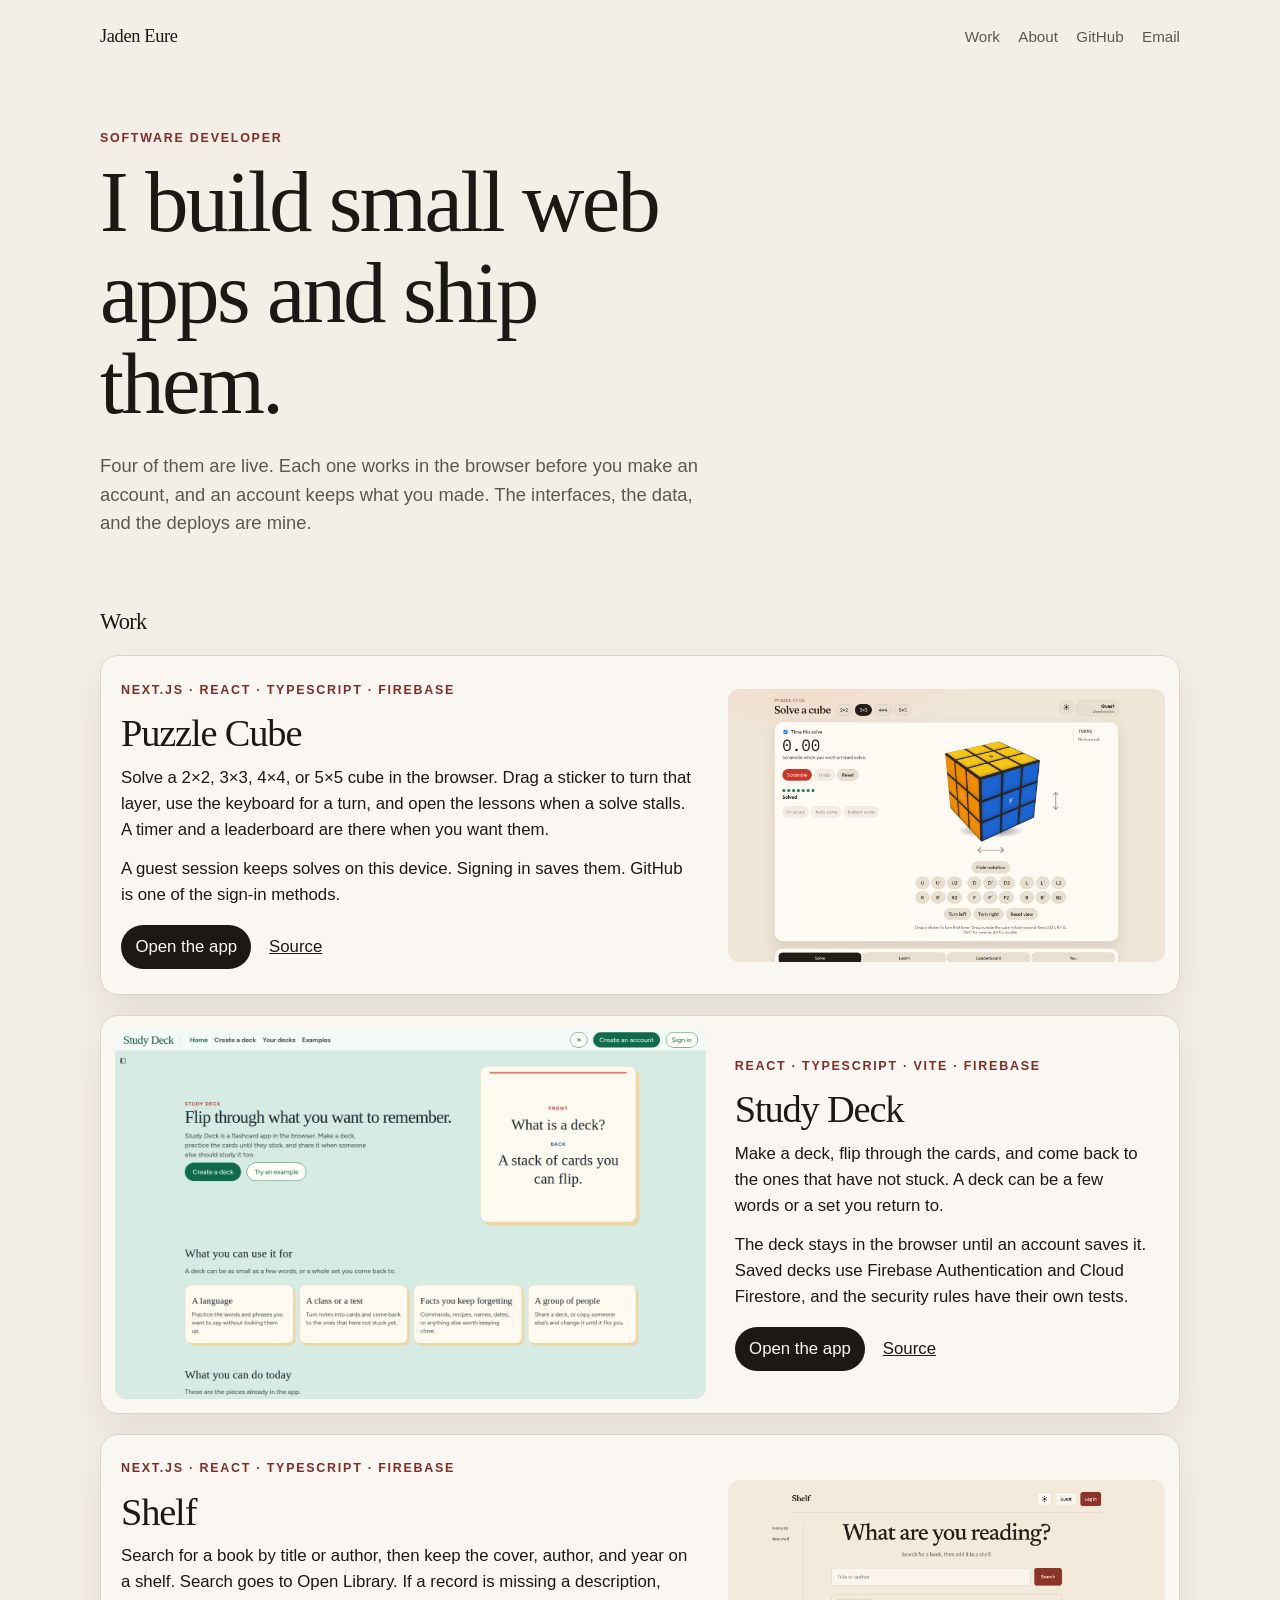
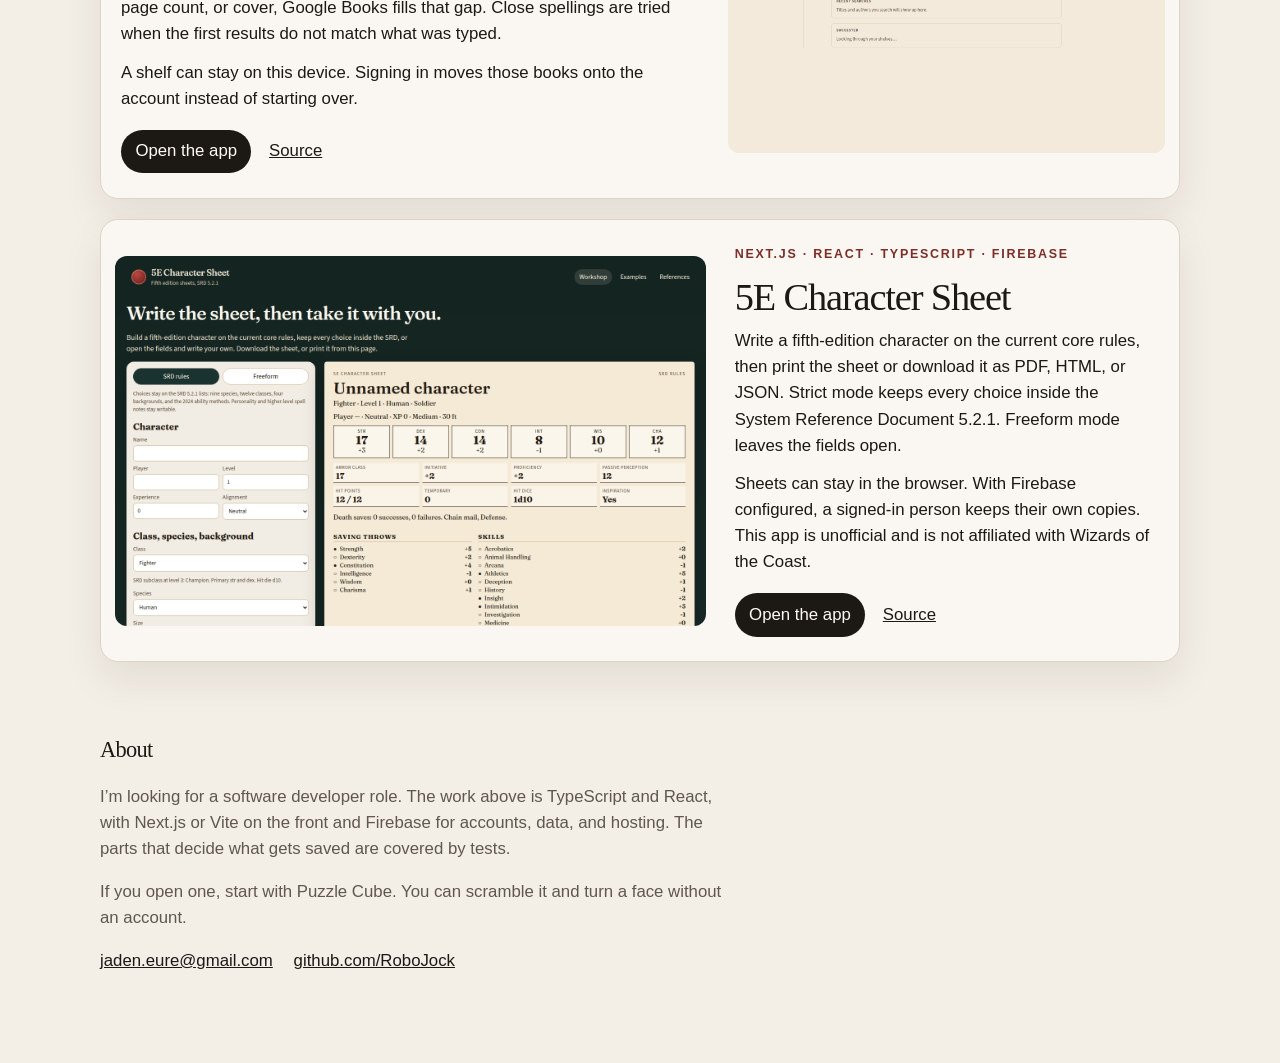
==== index.html @ f1cb0eb4 "Add a portfolio site for the four live apps." ====
<!DOCTYPE html>
<html lang="en">
<head>
  <meta charset="utf-8">
  <meta name="viewport" content="width=device-width, initial-scale=1">
  <title>Jaden Eure — Software developer</title>
  <meta name="description" content="Jaden Eure builds small web apps and ships them. Puzzle Cube, Study Deck, Shelf, and 5E Character Sheet are live.">
  <meta property="og:title" content="Jaden Eure — Software developer">
  <meta property="og:description" content="Four web apps, each live in the browser. Puzzle Cube, Study Deck, Shelf, and 5E Character Sheet.">
  <meta property="og:type" content="website">
  <meta property="og:image" content="images/cube.png">
  <link rel="icon" href="favicon.svg" type="image/svg+xml">
  <link rel="stylesheet" href="styles.css">
</head>
<body>
  <header class="site-header">
    <a class="name" href="#top">Jaden Eure</a>
    <nav aria-label="On this page">
      <a href="#work">Work</a>
      <a href="#about">About</a>
      <a href="https://github.com/RoboJock">GitHub</a>
      <a href="mailto:jaden.eure@gmail.com">Email</a>
    </nav>
  </header>

  <main id="top">
    <section class="intro">
      <p class="kicker">Software developer</p>
      <h1>I build small web apps and ship them.</h1>
      <p class="lede">Four of them are live. Each one works in the browser before you make an account, and an account keeps what you made. The interfaces, the data, and the deploys are mine.</p>
    </section>

    <section id="work" class="work" aria-labelledby="work-title">
      <h2 id="work-title">Work</h2>

      <article class="project">
        <a class="shot" href="https://faceturn-b3b7.web.app">
          <img src="images/cube.png" alt="Puzzle Cube, with a solved 3×3, a timer at 0.00, and turn buttons for each face.">
        </a>
        <div class="project-body">
          <p class="kicker">Next.js · React · TypeScript · Firebase</p>
          <h3>Puzzle Cube</h3>
          <p>Solve a 2×2, 3×3, 4×4, or 5×5 cube in the browser. Drag a sticker to turn that layer, use the keyboard for a turn, and open the lessons when a solve stalls. A timer and a leaderboard are there when you want them.</p>
          <p>A guest session keeps solves on this device. Signing in saves them. GitHub is one of the sign-in methods.</p>
          <div class="links">
            <a class="button" href="https://faceturn-b3b7.web.app">Open the app</a>
            <a href="https://github.com/RoboJock/face-turn">Source</a>
          </div>
        </div>
      </article>

      <article class="project">
        <a class="shot" href="https://flashcard-project-2ca2e.web.app">
          <img src="images/deck.png" alt="Study Deck home page, with a sample card that asks what a deck is and answers that it is a stack of cards you can flip.">
        </a>
        <div class="project-body">
          <p class="kicker">React · TypeScript · Vite · Firebase</p>
          <h3>Study Deck</h3>
          <p>Make a deck, flip through the cards, and come back to the ones that have not stuck. A deck can be a few words or a set you return to.</p>
          <p>The deck stays in the browser until an account saves it. Saved decks use Firebase Authentication and Cloud Firestore, and the security rules have their own tests.</p>
          <div class="links">
            <a class="button" href="https://flashcard-project-2ca2e.web.app">Open the app</a>
            <a href="https://github.com/RoboJock/deck">Source</a>
          </div>
        </div>
      </article>

      <article class="project">
        <a class="shot" href="https://reading-shelf-2617.web.app">
          <img src="images/shelf.png" alt="Shelf, with a search box labeled Title or author and a prompt asking what you are reading.">
        </a>
        <div class="project-body">
          <p class="kicker">Next.js · React · TypeScript · Firebase</p>
          <h3>Shelf</h3>
          <p>Search for a book by title or author, then keep the cover, author, and year on a shelf. Search goes to Open Library. If a record is missing a description, page count, or cover, Google Books fills that gap. Close spellings are tried when the first results do not match what was typed.</p>
          <p>A shelf can stay on this device. Signing in moves those books onto the account instead of starting over.</p>
          <div class="links">
            <a class="button" href="https://reading-shelf-2617.web.app">Open the app</a>
            <a href="https://github.com/RoboJock/shelf">Source</a>
          </div>
        </div>
      </article>

      <article class="project">
        <a class="shot" href="https://fifth-ledger-sheet.web.app">
          <img src="images/sheet.png" alt="5E Character Sheet workshop, with a fighter character sheet beside the form used to write it.">
        </a>
        <div class="project-body">
          <p class="kicker">Next.js · React · TypeScript · Firebase</p>
          <h3>5E Character Sheet</h3>
          <p>Write a fifth-edition character on the current core rules, then print the sheet or download it as PDF, HTML, or JSON. Strict mode keeps every choice inside the System Reference Document 5.2.1. Freeform mode leaves the fields open.</p>
          <p>Sheets can stay in the browser. With Firebase configured, a signed-in person keeps their own copies. This app is unofficial and is not affiliated with Wizards of the Coast.</p>
          <div class="links">
            <a class="button" href="https://fifth-ledger-sheet.web.app">Open the app</a>
            <a href="https://github.com/RoboJock/5e-character-sheet">Source</a>
          </div>
        </div>
      </article>
    </section>

    <section id="about" class="about" aria-labelledby="about-title">
      <h2 id="about-title">About</h2>
      <p>I’m looking for a software developer role. The work above is TypeScript and React, with Next.js or Vite on the front and Firebase for accounts, data, and hosting. The parts that decide what gets saved are covered by tests.</p>
      <p>If you open one, start with Puzzle Cube. You can scramble it and turn a face without an account.</p>
      <p class="contact">
        <a href="mailto:jaden.eure@gmail.com">jaden.eure@gmail.com</a>
        <a href="https://github.com/RoboJock">github.com/RoboJock</a>
      </p>
    </section>
  </main>
</body>
</html>
---- styles.css ----
:root {
  --paper: #f3eee6;
  --ink: #1c1915;
  --muted: #5e584e;
  --line: #ddd4c6;
  --card: #faf7f2;
  --accent: #7d2e28;
  --accent-ink: #fffaf6;
  --shadow: 0 18px 40px rgba(40, 28, 16, 0.08);
  color-scheme: light;
}

* { box-sizing: border-box; }

html { scroll-behavior: smooth; }

body {
  margin: 0;
  background: var(--paper);
  color: var(--ink);
  font-family: "Avenir Next", "Segoe UI", sans-serif;
  font-size: 1.05rem;
  line-height: 1.55;
}

a { color: inherit; }

img { max-width: 100%; display: block; }

.site-header,
main {
  width: min(1080px, calc(100% - 2.5rem));
  margin-inline: auto;
}

.site-header {
  display: flex;
  justify-content: space-between;
  align-items: baseline;
  gap: 1rem;
  padding: 1.4rem 0 0.4rem;
}

.name {
  font-family: Palatino, "Palatino Linotype", "Iowan Old Style", Georgia, serif;
  font-size: 1.15rem;
  text-decoration: none;
  letter-spacing: -0.02em;
}

nav {
  display: flex;
  flex-wrap: wrap;
  gap: 0.9rem 1.15rem;
}

nav a {
  color: var(--muted);
  text-decoration: none;
  font-size: 0.95rem;
}

nav a:hover,
.project-body a:hover,
.contact a:hover { color: var(--accent); }

.intro { padding: 4.5rem 0 1rem; }

.kicker {
  margin: 0 0 0.55rem;
  color: var(--accent);
  font-size: 0.78rem;
  font-weight: 650;
  letter-spacing: 0.14em;
  text-transform: uppercase;
}

h1, h2, h3 {
  font-family: Palatino, "Palatino Linotype", "Iowan Old Style", Georgia, serif;
  font-weight: 500;
  letter-spacing: -0.03em;
  line-height: 1.05;
}

h1 {
  margin: 0;
  max-width: 14ch;
  font-size: clamp(3rem, 7vw, 5.4rem);
}

.lede {
  max-width: 38rem;
  margin: 1.4rem 0 0;
  color: var(--muted);
  font-size: 1.15rem;
}

.work { padding: 3.5rem 0 1rem; }

h2 {
  margin: 0 0 1.4rem;
  font-size: 1.4rem;
}

.project {
  display: grid;
  grid-template-columns: 1.15fr 0.85fr;
  gap: 1.4rem;
  align-items: center;
  margin: 0 0 1.25rem;
  padding: 0.85rem;
  background: var(--card);
  border: 1px solid var(--line);
  border-radius: 18px;
  box-shadow: var(--shadow);
}

.project:nth-child(even) .shot { order: 2; }

.shot {
  display: block;
  overflow: hidden;
  border-radius: 12px;
  background: #e7e0d4;
  aspect-ratio: 16 / 10;
}

.shot img {
  width: 100%;
  height: 100%;
  object-fit: cover;
  object-position: top center;
}

.project-body { padding: 0.7rem 0.85rem 0.7rem 0.4rem; }

.project-body h3 {
  margin: 0 0 0.7rem;
  font-size: clamp(2rem, 3vw, 2.6rem);
}

.project-body p { margin: 0 0 0.8rem; }

.links {
  display: flex;
  flex-wrap: wrap;
  align-items: center;
  gap: 0.9rem 1.1rem;
  margin-top: 1.1rem;
}

.button {
  display: inline-block;
  padding: 0.55rem 0.9rem;
  background: var(--ink);
  color: var(--accent-ink);
  text-decoration: none;
  border-radius: 999px;
}

.button:hover { background: var(--accent); color: var(--accent-ink); }

.about {
  padding: 2.5rem 0 4.5rem;
  max-width: 40rem;
}

.about p { color: var(--muted); }

.contact {
  display: flex;
  flex-wrap: wrap;
  gap: 0.5rem 1.3rem;
}

.contact a { color: var(--ink); }

:focus-visible {
  outline: 2px solid var(--accent);
  outline-offset: 3px;
}

@media (max-width: 800px) {
  .intro { padding-top: 2.4rem; }
  .project,
  .project:nth-child(even) .shot { order: 0; }
  .project { grid-template-columns: 1fr; }
  .project:nth-child(even) .shot { order: 0; }
  .project-body { padding: 0.3rem 0.4rem 0.6rem; }
  .site-header { align-items: flex-start; flex-direction: column; }
}
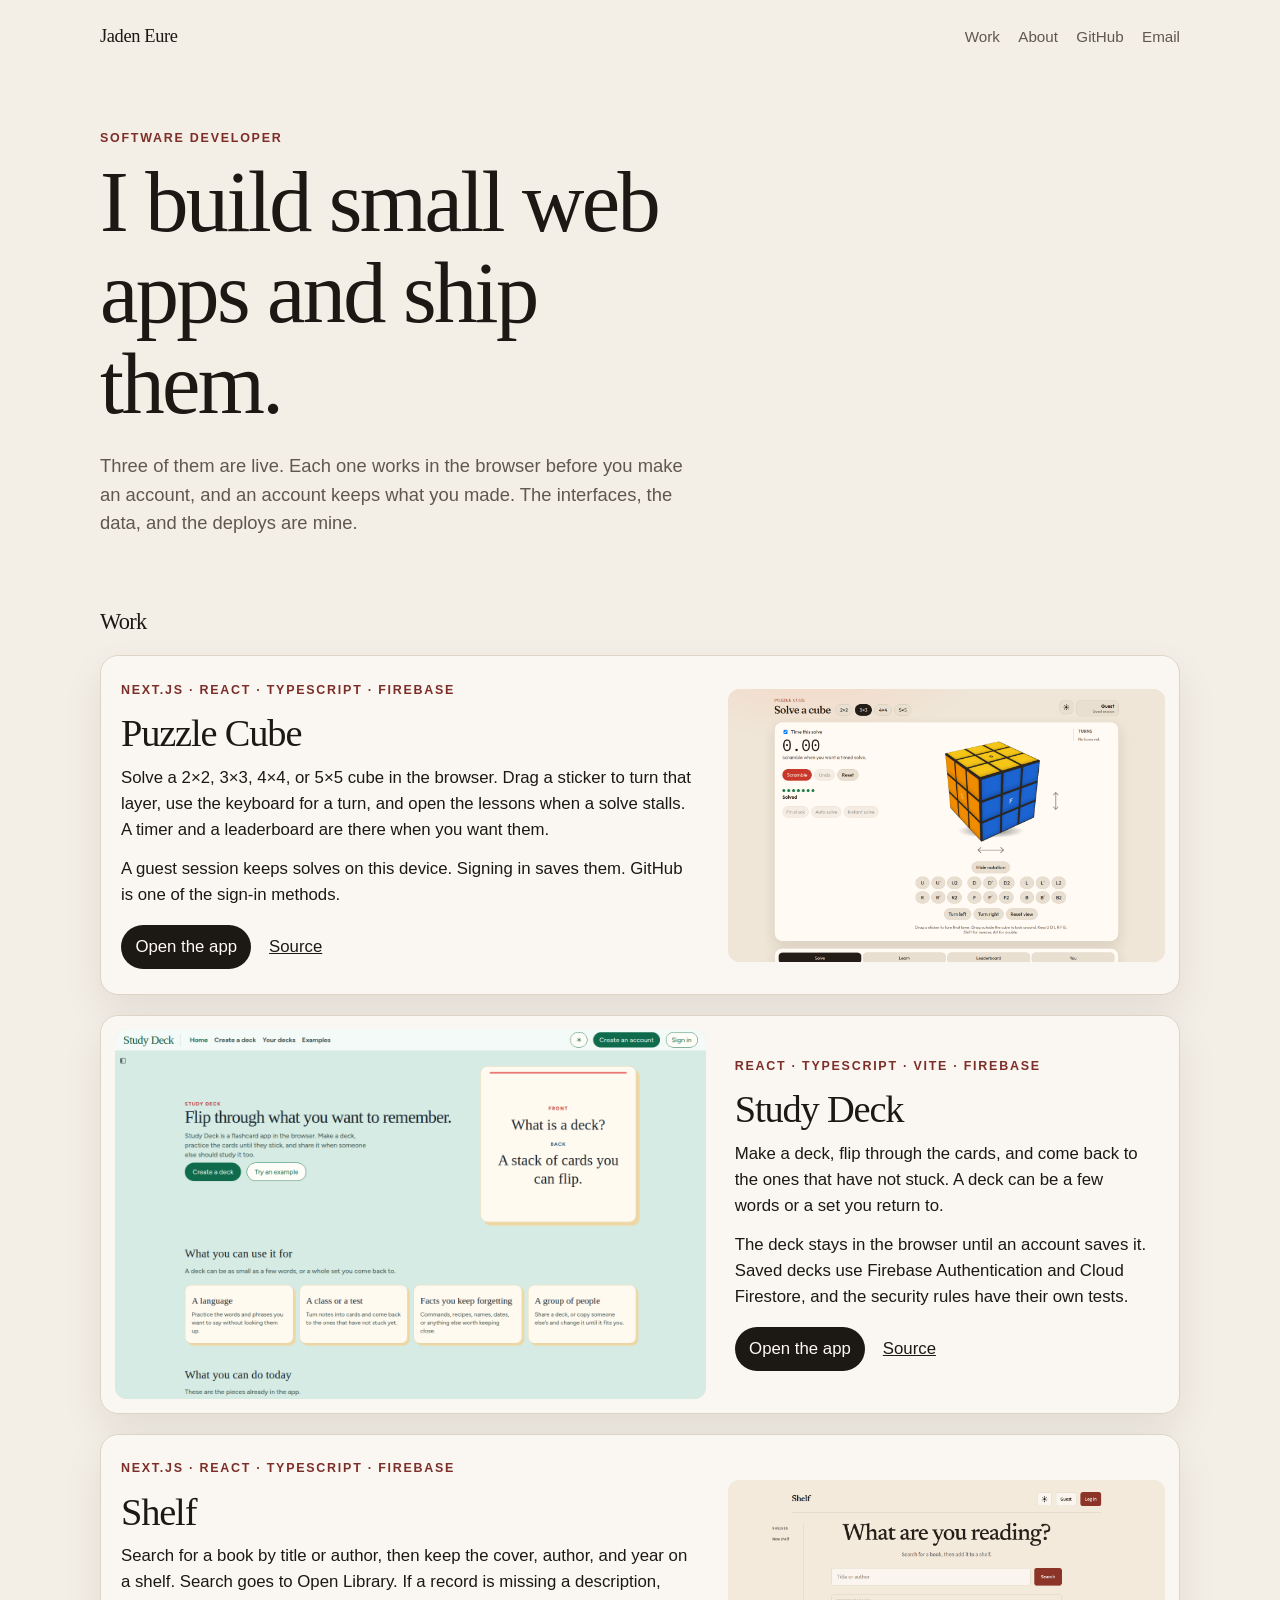
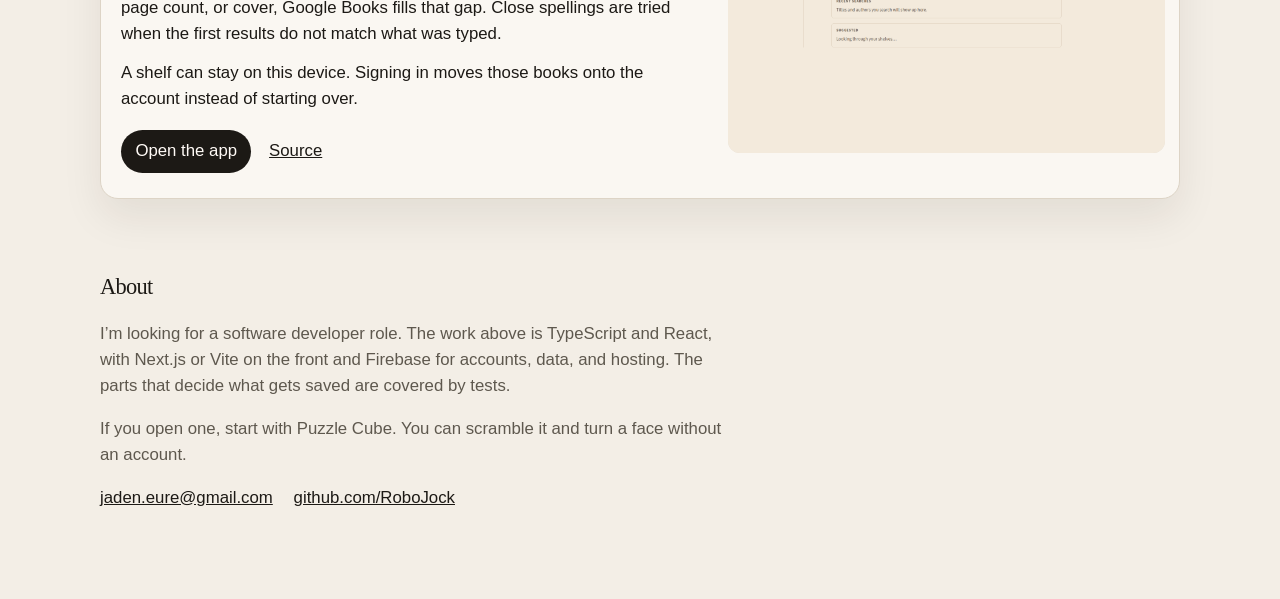
==== commit 7e5c2d04: "Remove the unfinished character sheet from the portfolio." ====
--- a/index.html
+++ b/index.html
@@ -4,9 +4,9 @@
   <meta charset="utf-8">
   <meta name="viewport" content="width=device-width, initial-scale=1">
   <title>Jaden Eure — Software developer</title>
-  <meta name="description" content="Jaden Eure builds small web apps and ships them. Puzzle Cube, Study Deck, Shelf, and 5E Character Sheet are live.">
+  <meta name="description" content="Jaden Eure builds small web apps and ships them. Puzzle Cube, Study Deck, and Shelf are live.">
   <meta property="og:title" content="Jaden Eure — Software developer">
-  <meta property="og:description" content="Four web apps, each live in the browser. Puzzle Cube, Study Deck, Shelf, and 5E Character Sheet.">
+  <meta property="og:description" content="Three web apps, each live in the browser. Puzzle Cube, Study Deck, and Shelf.">
   <meta property="og:type" content="website">
   <meta property="og:image" content="images/cube.png">
   <link rel="icon" href="favicon.svg" type="image/svg+xml">
@@ -27,7 +27,7 @@
     <section class="intro">
       <p class="kicker">Software developer</p>
       <h1>I build small web apps and ship them.</h1>
-      <p class="lede">Four of them are live. Each one works in the browser before you make an account, and an account keeps what you made. The interfaces, the data, and the deploys are mine.</p>
+      <p class="lede">Three of them are live. Each one works in the browser before you make an account, and an account keeps what you made. The interfaces, the data, and the deploys are mine.</p>
     </section>
 
     <section id="work" class="work" aria-labelledby="work-title">
@@ -81,21 +81,6 @@
         </div>
       </article>
 
-      <article class="project">
-        <a class="shot" href="https://fifth-ledger-sheet.web.app">
-          <img src="images/sheet.png" alt="5E Character Sheet workshop, with a fighter character sheet beside the form used to write it.">
-        </a>
-        <div class="project-body">
-          <p class="kicker">Next.js · React · TypeScript · Firebase</p>
-          <h3>5E Character Sheet</h3>
-          <p>Write a fifth-edition character on the current core rules, then print the sheet or download it as PDF, HTML, or JSON. Strict mode keeps every choice inside the System Reference Document 5.2.1. Freeform mode leaves the fields open.</p>
-          <p>Sheets can stay in the browser. With Firebase configured, a signed-in person keeps their own copies. This app is unofficial and is not affiliated with Wizards of the Coast.</p>
-          <div class="links">
-            <a class="button" href="https://fifth-ledger-sheet.web.app">Open the app</a>
-            <a href="https://github.com/RoboJock/5e-character-sheet">Source</a>
-          </div>
-        </div>
-      </article>
     </section>
 
     <section id="about" class="about" aria-labelledby="about-title">
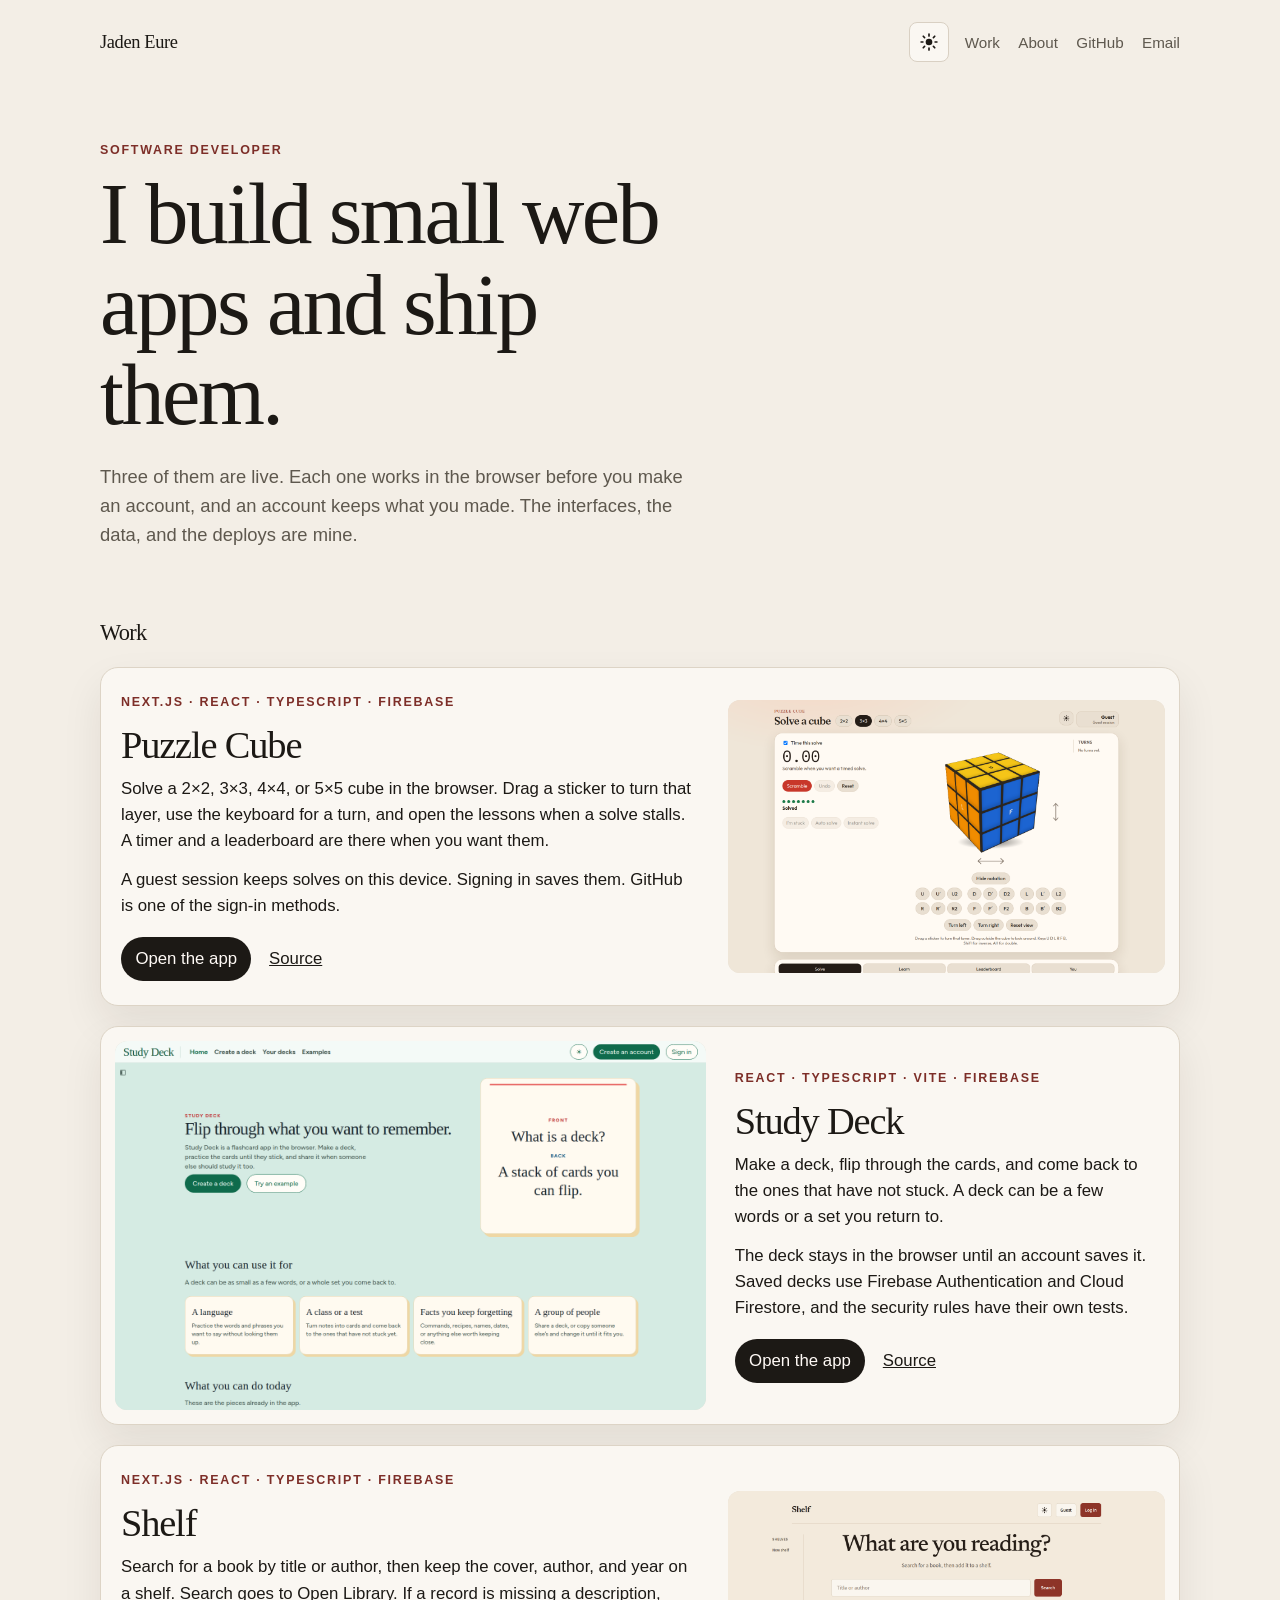
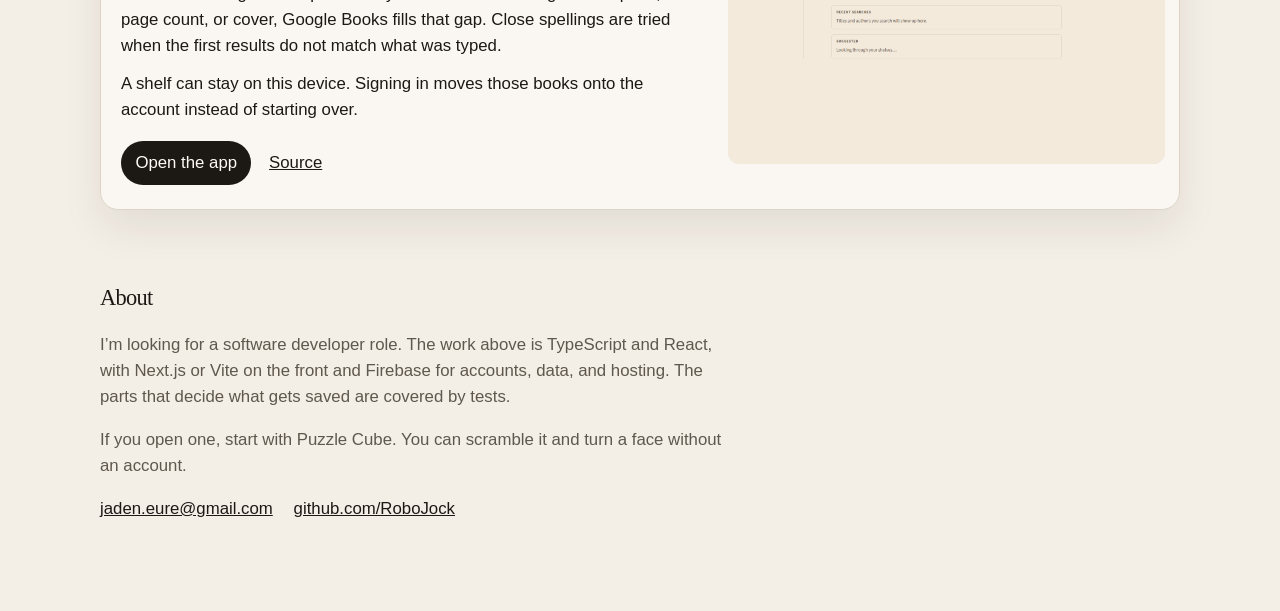
==== commit bc94d32c: "Add a dark mode toggle that follows the system theme." ====
--- a/index.html
+++ b/index.html
@@ -11,16 +11,38 @@
   <meta property="og:image" content="images/cube.png">
   <link rel="icon" href="favicon.svg" type="image/svg+xml">
   <link rel="stylesheet" href="styles.css">
+  <script>
+    try {
+      var theme = localStorage.getItem("portfolio-theme");
+      if (theme !== "light" && theme !== "dark") {
+        theme = matchMedia("(prefers-color-scheme: light)").matches ? "light" : "dark";
+      }
+      document.documentElement.dataset.theme = theme;
+    } catch (error) {}
+  </script>
 </head>
 <body>
   <header class="site-header">
     <a class="name" href="#top">Jaden Eure</a>
-    <nav aria-label="On this page">
-      <a href="#work">Work</a>
-      <a href="#about">About</a>
-      <a href="https://github.com/RoboJock">GitHub</a>
-      <a href="mailto:jaden.eure@gmail.com">Email</a>
-    </nav>
+    <div class="header-actions">
+      <button type="button" class="theme-toggle" aria-pressed="false" aria-label="Switch to dark mode">
+        <svg class="theme-icon sun" viewBox="0 0 24 24" aria-hidden="true">
+          <circle cx="12" cy="12" r="4" fill="currentColor" />
+          <g fill="none" stroke="currentColor" stroke-width="2" stroke-linecap="round">
+            <path d="M12 2.5v2.2M12 19.3v2.2M2.5 12h2.2M19.3 12h2.2M5.1 5.1l1.6 1.6M17.3 17.3l1.6 1.6M18.9 5.1l-1.6 1.6M6.7 17.3l-1.6 1.6" />
+          </g>
+        </svg>
+        <svg class="theme-icon moon" viewBox="0 0 24 24" aria-hidden="true">
+          <path fill="currentColor" d="M14.5 3.2a8.2 8.2 0 1 0 6.3 13.2A7.2 7.2 0 0 1 14.5 3.2z" />
+        </svg>
+      </button>
+      <nav aria-label="On this page">
+        <a href="#work">Work</a>
+        <a href="#about">About</a>
+        <a href="https://github.com/RoboJock">GitHub</a>
+        <a href="mailto:jaden.eure@gmail.com">Email</a>
+      </nav>
+    </div>
   </header>
 
   <main id="top">
@@ -93,5 +115,22 @@
       </p>
     </section>
   </main>
+  <script>
+    var themeToggle = document.querySelector(".theme-toggle");
+
+    function syncThemeToggle() {
+      var dark = document.documentElement.dataset.theme === "dark";
+      themeToggle.setAttribute("aria-pressed", dark ? "true" : "false");
+      themeToggle.setAttribute("aria-label", dark ? "Switch to light mode" : "Switch to dark mode");
+    }
+
+    syncThemeToggle();
+    themeToggle.addEventListener("click", function () {
+      var next = document.documentElement.dataset.theme === "dark" ? "light" : "dark";
+      document.documentElement.dataset.theme = next;
+      localStorage.setItem("portfolio-theme", next);
+      syncThemeToggle();
+    });
+  </script>
 </body>
 </html>
--- a/styles.css
+++ b/styles.css
@@ -1,13 +1,32 @@
-:root {
+:root,
+[data-theme="light"] {
+  color-scheme: light;
   --paper: #f3eee6;
   --ink: #1c1915;
   --muted: #5e584e;
   --line: #ddd4c6;
   --card: #faf7f2;
+  --field: #faf7f2;
+  --field-line: #d9d0c3;
   --accent: #7d2e28;
   --accent-ink: #fffaf6;
+  --cover: #e7e0d4;
   --shadow: 0 18px 40px rgba(40, 28, 16, 0.08);
-  color-scheme: light;
+}
+
+[data-theme="dark"] {
+  color-scheme: dark;
+  --paper: #16130f;
+  --ink: #f4ecdf;
+  --muted: #a89886;
+  --line: #3a322b;
+  --card: #1c1814;
+  --field: #1c1814;
+  --field-line: #3a322b;
+  --accent: #c45a4a;
+  --accent-ink: #1a1210;
+  --cover: #2a241f;
+  --shadow: 0 18px 40px rgba(0, 0, 0, 0.35);
 }
 
 * { box-sizing: border-box; }
@@ -36,10 +55,35 @@
 .site-header {
   display: flex;
   justify-content: space-between;
-  align-items: baseline;
+  align-items: center;
   gap: 1rem;
   padding: 1.4rem 0 0.4rem;
 }
+
+.header-actions {
+  display: flex;
+  align-items: center;
+  gap: 1rem;
+}
+
+.theme-toggle {
+  width: 40px;
+  height: 40px;
+  padding: 0;
+  border: 1px solid var(--field-line);
+  border-radius: 8px;
+  background: var(--field);
+  color: var(--ink);
+  display: inline-flex;
+  align-items: center;
+  justify-content: center;
+  cursor: pointer;
+}
+
+.theme-icon { width: 20px; height: 20px; display: block; }
+.theme-toggle .moon { display: none; }
+[data-theme="dark"] .theme-toggle .sun { display: none; }
+[data-theme="dark"] .theme-toggle .moon { display: block; }
 
 .name {
   font-family: Palatino, "Palatino Linotype", "Iowan Old Style", Georgia, serif;
@@ -121,7 +165,7 @@
   display: block;
   overflow: hidden;
   border-radius: 12px;
-  background: #e7e0d4;
+  background: var(--cover);
   aspect-ratio: 16 / 10;
 }
 
@@ -188,4 +232,5 @@
   .project:nth-child(even) .shot { order: 0; }
   .project-body { padding: 0.3rem 0.4rem 0.6rem; }
   .site-header { align-items: flex-start; flex-direction: column; }
-}
+  .header-actions { flex-wrap: wrap; }
+}
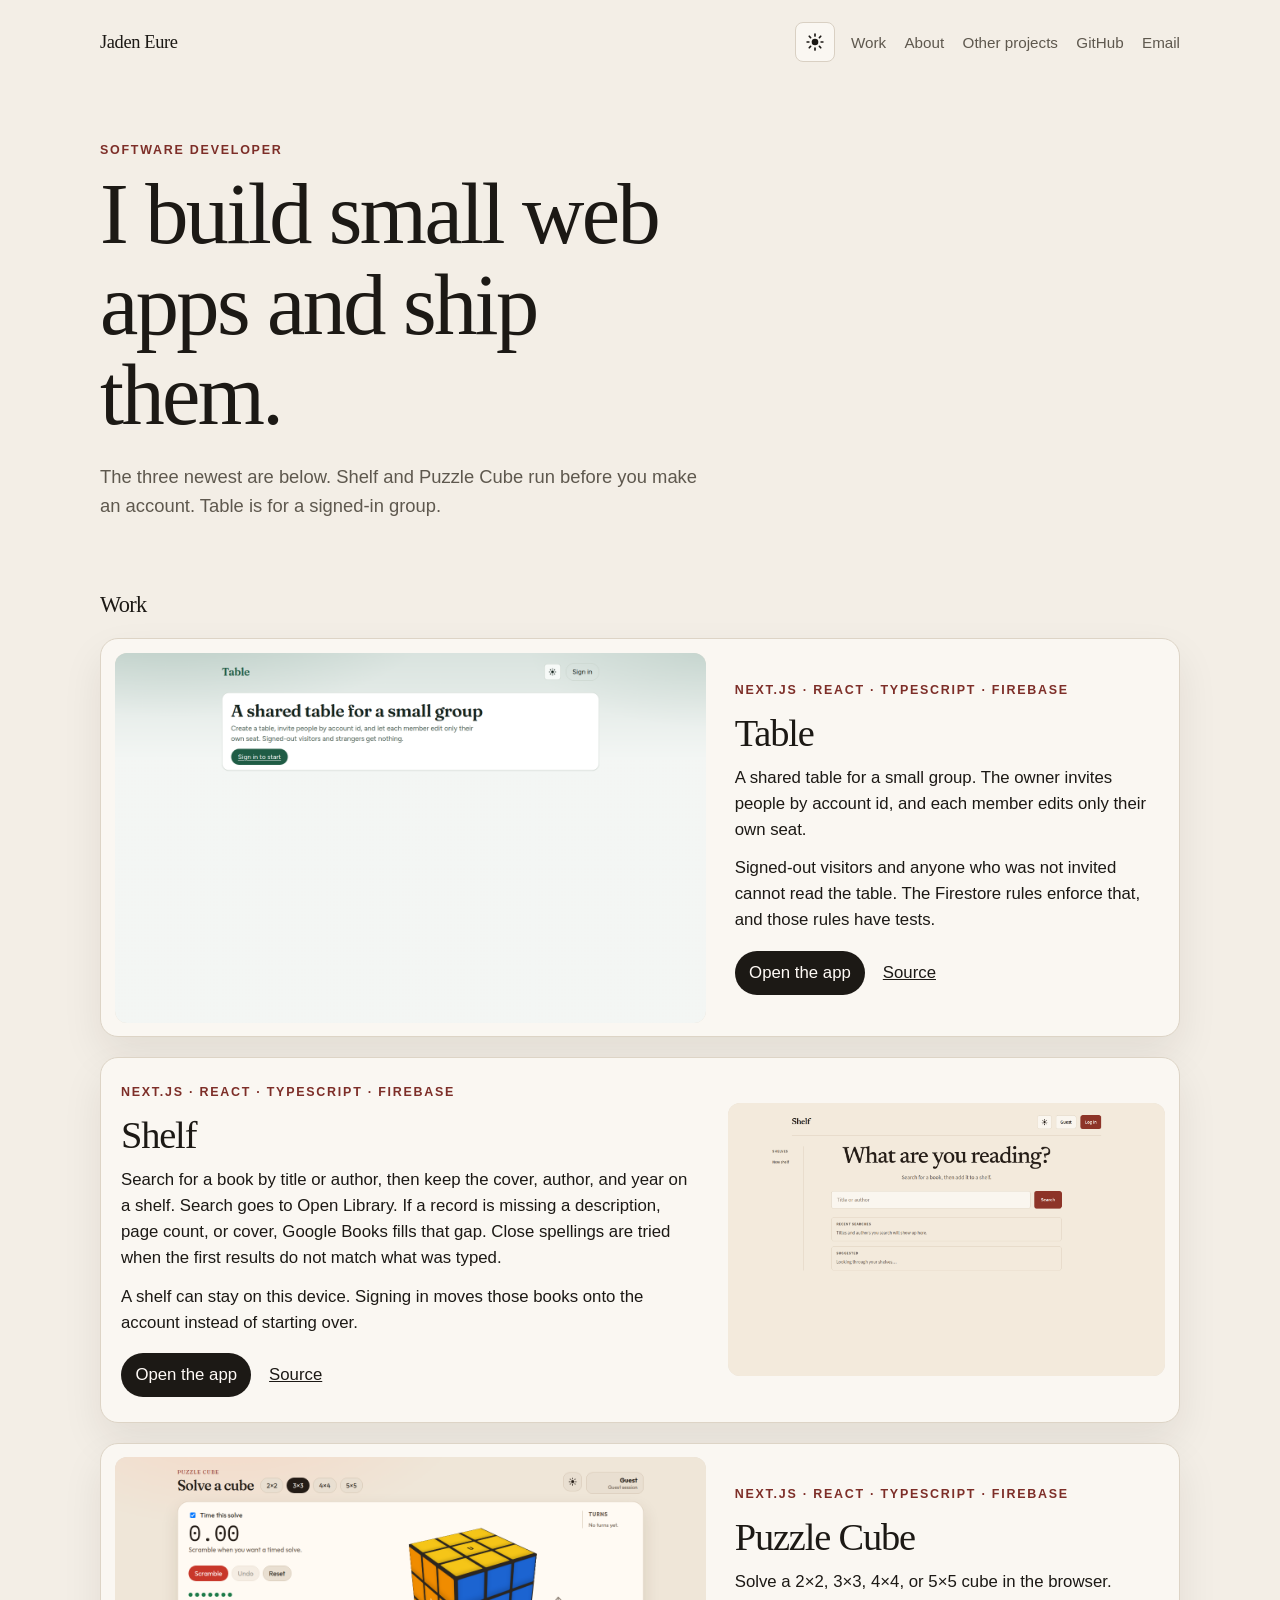
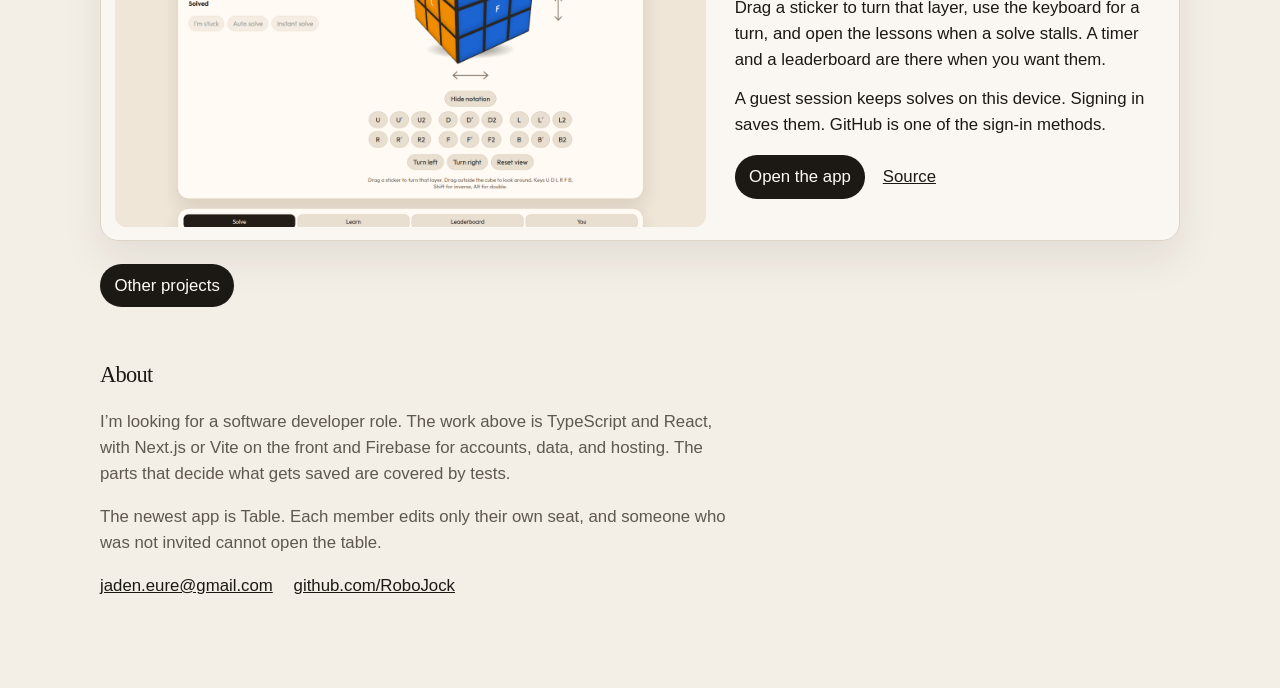
==== commit d6553b15: "Show the three newest public apps, and list every public app on its own page." ====
--- a/index.html
+++ b/index.html
@@ -4,11 +4,11 @@
   <meta charset="utf-8">
   <meta name="viewport" content="width=device-width, initial-scale=1">
   <title>Jaden Eure — Software developer</title>
-  <meta name="description" content="Jaden Eure builds small web apps and ships them. Puzzle Cube, Study Deck, and Shelf are live.">
+  <meta name="description" content="Jaden Eure builds small web apps and ships them. The three newest are Table, Shelf, and Puzzle Cube.">
   <meta property="og:title" content="Jaden Eure — Software developer">
-  <meta property="og:description" content="Three web apps, each live in the browser. Puzzle Cube, Study Deck, and Shelf.">
+  <meta property="og:description" content="The three newest public apps: Table, Shelf, and Puzzle Cube.">
   <meta property="og:type" content="website">
-  <meta property="og:image" content="images/cube.png">
+  <meta property="og:image" content="images/table.png">
   <link rel="icon" href="favicon.svg" type="image/svg+xml">
   <link rel="stylesheet" href="styles.css">
   <script>
@@ -23,7 +23,7 @@
 </head>
 <body>
   <header class="site-header">
-    <a class="name" href="#top">Jaden Eure</a>
+    <a class="name" href="index.html">Jaden Eure</a>
     <div class="header-actions">
       <button type="button" class="theme-toggle" aria-pressed="false" aria-label="Switch to dark mode">
         <svg class="theme-icon sun" viewBox="0 0 24 24" aria-hidden="true">
@@ -39,6 +39,7 @@
       <nav aria-label="On this page">
         <a href="#work">Work</a>
         <a href="#about">About</a>
+        <a href="projects.html">Other projects</a>
         <a href="https://github.com/RoboJock">GitHub</a>
         <a href="mailto:jaden.eure@gmail.com">Email</a>
       </nav>
@@ -49,88 +50,28 @@
     <section class="intro">
       <p class="kicker">Software developer</p>
       <h1>I build small web apps and ship them.</h1>
-      <p class="lede">Three of them are live. Each one works in the browser before you make an account, and an account keeps what you made. The interfaces, the data, and the deploys are mine.</p>
+      <p class="lede">The three newest are below. Shelf and Puzzle Cube run before you make an account. Table is for a signed-in group.</p>
     </section>
 
     <section id="work" class="work" aria-labelledby="work-title">
       <h2 id="work-title">Work</h2>
-
-      <article class="project">
-        <a class="shot" href="https://faceturn-b3b7.web.app">
-          <img src="images/cube.png" alt="Puzzle Cube, with a solved 3×3, a timer at 0.00, and turn buttons for each face.">
-        </a>
-        <div class="project-body">
-          <p class="kicker">Next.js · React · TypeScript · Firebase</p>
-          <h3>Puzzle Cube</h3>
-          <p>Solve a 2×2, 3×3, 4×4, or 5×5 cube in the browser. Drag a sticker to turn that layer, use the keyboard for a turn, and open the lessons when a solve stalls. A timer and a leaderboard are there when you want them.</p>
-          <p>A guest session keeps solves on this device. Signing in saves them. GitHub is one of the sign-in methods.</p>
-          <div class="links">
-            <a class="button" href="https://faceturn-b3b7.web.app">Open the app</a>
-            <a href="https://github.com/RoboJock/face-turn">Source</a>
-          </div>
-        </div>
-      </article>
-
-      <article class="project">
-        <a class="shot" href="https://flashcard-project-2ca2e.web.app">
-          <img src="images/deck.png" alt="Study Deck home page, with a sample card that asks what a deck is and answers that it is a stack of cards you can flip.">
-        </a>
-        <div class="project-body">
-          <p class="kicker">React · TypeScript · Vite · Firebase</p>
-          <h3>Study Deck</h3>
-          <p>Make a deck, flip through the cards, and come back to the ones that have not stuck. A deck can be a few words or a set you return to.</p>
-          <p>The deck stays in the browser until an account saves it. Saved decks use Firebase Authentication and Cloud Firestore, and the security rules have their own tests.</p>
-          <div class="links">
-            <a class="button" href="https://flashcard-project-2ca2e.web.app">Open the app</a>
-            <a href="https://github.com/RoboJock/deck">Source</a>
-          </div>
-        </div>
-      </article>
-
-      <article class="project">
-        <a class="shot" href="https://reading-shelf-2617.web.app">
-          <img src="images/shelf.png" alt="Shelf, with a search box labeled Title or author and a prompt asking what you are reading.">
-        </a>
-        <div class="project-body">
-          <p class="kicker">Next.js · React · TypeScript · Firebase</p>
-          <h3>Shelf</h3>
-          <p>Search for a book by title or author, then keep the cover, author, and year on a shelf. Search goes to Open Library. If a record is missing a description, page count, or cover, Google Books fills that gap. Close spellings are tried when the first results do not match what was typed.</p>
-          <p>A shelf can stay on this device. Signing in moves those books onto the account instead of starting over.</p>
-          <div class="links">
-            <a class="button" href="https://reading-shelf-2617.web.app">Open the app</a>
-            <a href="https://github.com/RoboJock/shelf">Source</a>
-          </div>
-        </div>
-      </article>
-
+      <div class="project-list" data-projects="3"></div>
+      <p class="more">
+        <a class="button" href="projects.html">Other projects</a>
+      </p>
     </section>
 
     <section id="about" class="about" aria-labelledby="about-title">
       <h2 id="about-title">About</h2>
       <p>I’m looking for a software developer role. The work above is TypeScript and React, with Next.js or Vite on the front and Firebase for accounts, data, and hosting. The parts that decide what gets saved are covered by tests.</p>
-      <p>If you open one, start with Puzzle Cube. You can scramble it and turn a face without an account.</p>
+      <p>The newest app is Table. Each member edits only their own seat, and someone who was not invited cannot open the table.</p>
       <p class="contact">
         <a href="mailto:jaden.eure@gmail.com">jaden.eure@gmail.com</a>
         <a href="https://github.com/RoboJock">github.com/RoboJock</a>
       </p>
     </section>
   </main>
-  <script>
-    var themeToggle = document.querySelector(".theme-toggle");
-
-    function syncThemeToggle() {
-      var dark = document.documentElement.dataset.theme === "dark";
-      themeToggle.setAttribute("aria-pressed", dark ? "true" : "false");
-      themeToggle.setAttribute("aria-label", dark ? "Switch to light mode" : "Switch to dark mode");
-    }
-
-    syncThemeToggle();
-    themeToggle.addEventListener("click", function () {
-      var next = document.documentElement.dataset.theme === "dark" ? "light" : "dark";
-      document.documentElement.dataset.theme = next;
-      localStorage.setItem("portfolio-theme", next);
-      syncThemeToggle();
-    });
-  </script>
+  <script src="projects.js"></script>
+  <script src="site.js"></script>
 </body>
 </html>
--- a/styles.css
+++ b/styles.css
@@ -159,7 +159,9 @@
   box-shadow: var(--shadow);
 }
 
-.project:nth-child(even) .shot { order: 2; }
+.project-list .project:nth-child(even) .shot { order: 2; }
+
+.more { margin: 1.4rem 0 0; }
 
 .shot {
   display: block;
@@ -227,9 +229,9 @@
 @media (max-width: 800px) {
   .intro { padding-top: 2.4rem; }
   .project,
-  .project:nth-child(even) .shot { order: 0; }
+  .project-list .project:nth-child(even) .shot { order: 0; }
   .project { grid-template-columns: 1fr; }
-  .project:nth-child(even) .shot { order: 0; }
+  .project-list .project:nth-child(even) .shot { order: 0; }
   .project-body { padding: 0.3rem 0.4rem 0.6rem; }
   .site-header { align-items: flex-start; flex-direction: column; }
   .header-actions { flex-wrap: wrap; }
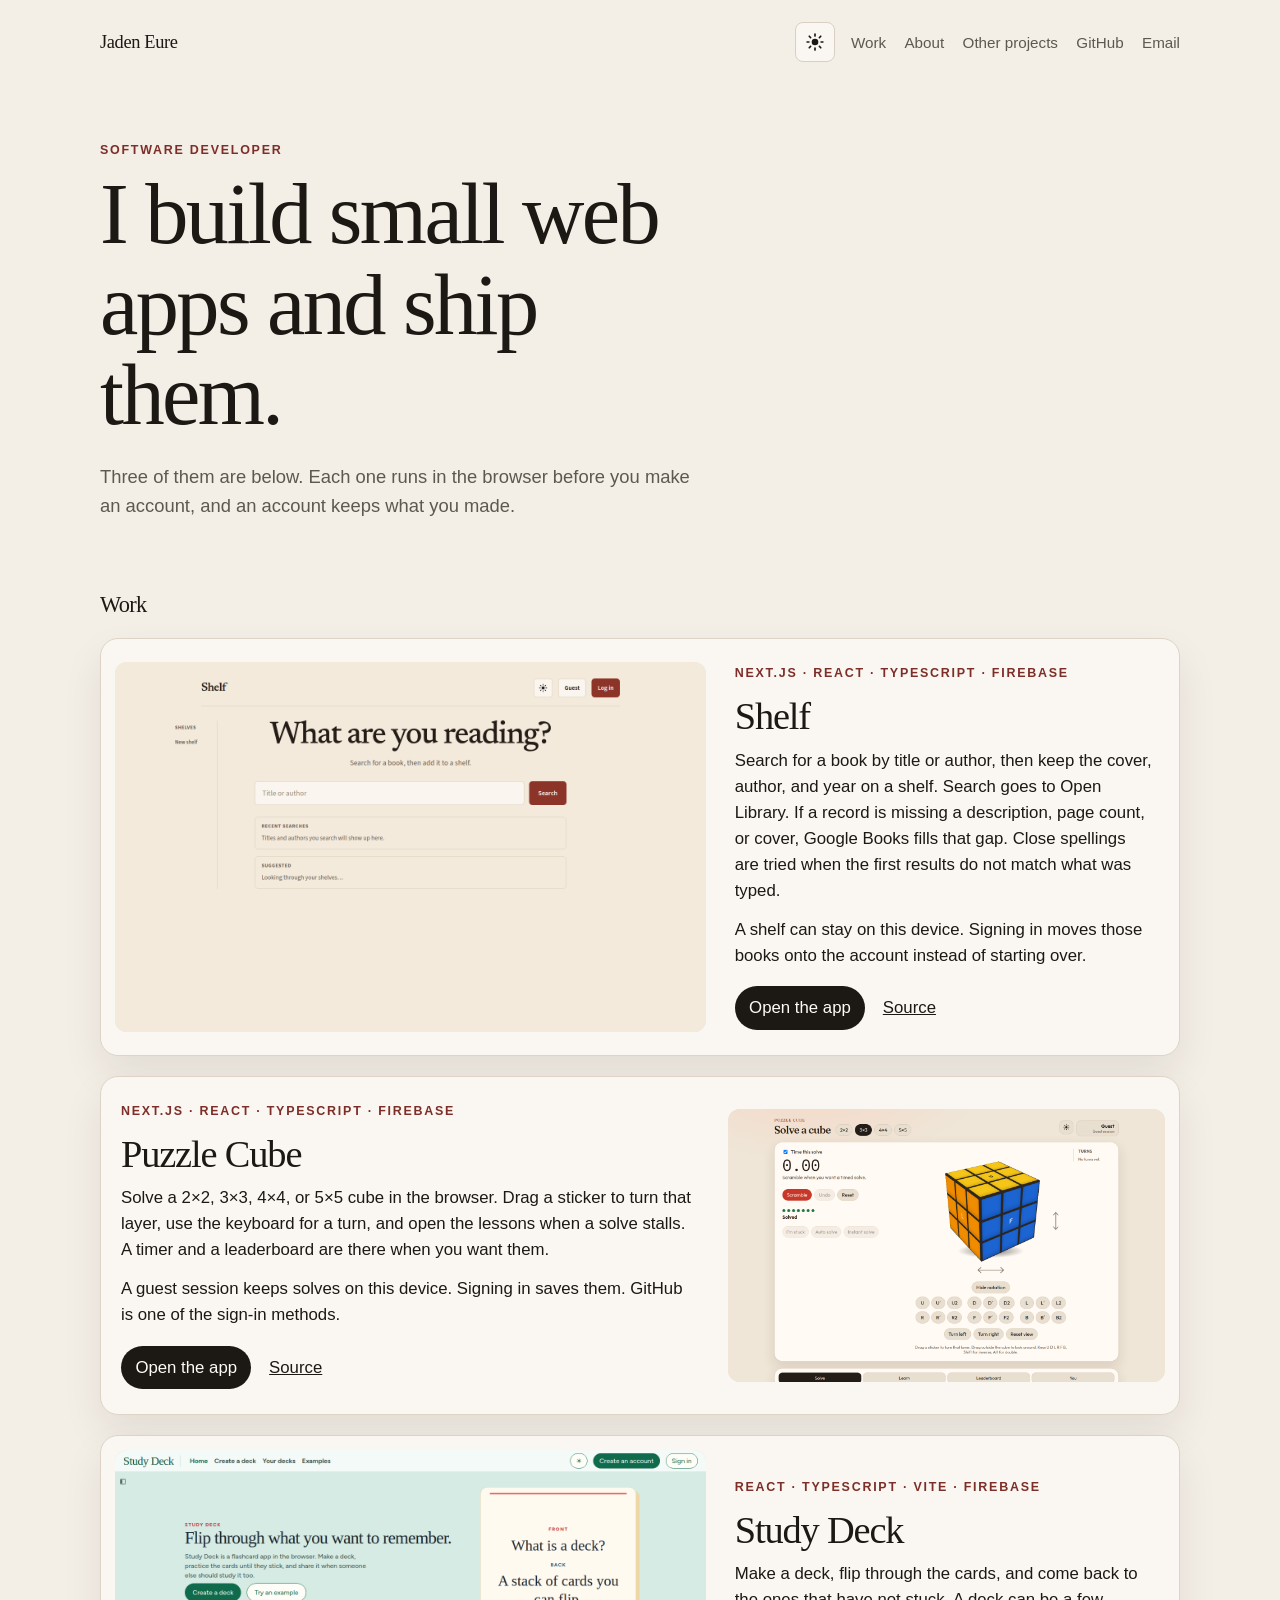
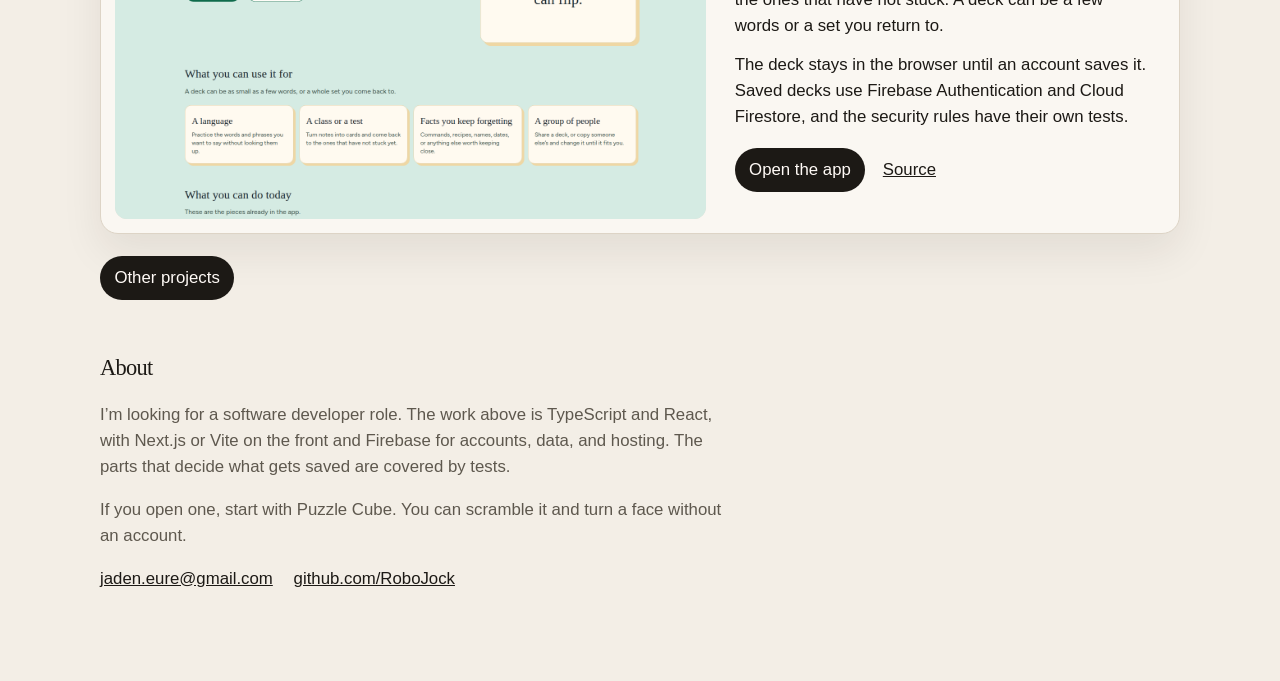
==== commit 90cb3f6d: "Remove Table from the portfolio." ====
--- a/index.html
+++ b/index.html
@@ -4,11 +4,11 @@
   <meta charset="utf-8">
   <meta name="viewport" content="width=device-width, initial-scale=1">
   <title>Jaden Eure — Software developer</title>
-  <meta name="description" content="Jaden Eure builds small web apps and ships them. The three newest are Table, Shelf, and Puzzle Cube.">
+  <meta name="description" content="Jaden Eure builds small web apps and ships them. Shelf, Puzzle Cube, and Study Deck are live.">
   <meta property="og:title" content="Jaden Eure — Software developer">
-  <meta property="og:description" content="The three newest public apps: Table, Shelf, and Puzzle Cube.">
+  <meta property="og:description" content="Three web apps, each live in the browser. Shelf, Puzzle Cube, and Study Deck.">
   <meta property="og:type" content="website">
-  <meta property="og:image" content="images/table.png">
+  <meta property="og:image" content="images/shelf.png">
   <link rel="icon" href="favicon.svg" type="image/svg+xml">
   <link rel="stylesheet" href="styles.css">
   <script>
@@ -50,7 +50,7 @@
     <section class="intro">
       <p class="kicker">Software developer</p>
       <h1>I build small web apps and ship them.</h1>
-      <p class="lede">The three newest are below. Shelf and Puzzle Cube run before you make an account. Table is for a signed-in group.</p>
+      <p class="lede">Three of them are below. Each one runs in the browser before you make an account, and an account keeps what you made.</p>
     </section>
 
     <section id="work" class="work" aria-labelledby="work-title">
@@ -64,7 +64,7 @@
     <section id="about" class="about" aria-labelledby="about-title">
       <h2 id="about-title">About</h2>
       <p>I’m looking for a software developer role. The work above is TypeScript and React, with Next.js or Vite on the front and Firebase for accounts, data, and hosting. The parts that decide what gets saved are covered by tests.</p>
-      <p>The newest app is Table. Each member edits only their own seat, and someone who was not invited cannot open the table.</p>
+      <p>If you open one, start with Puzzle Cube. You can scramble it and turn a face without an account.</p>
       <p class="contact">
         <a href="mailto:jaden.eure@gmail.com">jaden.eure@gmail.com</a>
         <a href="https://github.com/RoboJock">github.com/RoboJock</a>
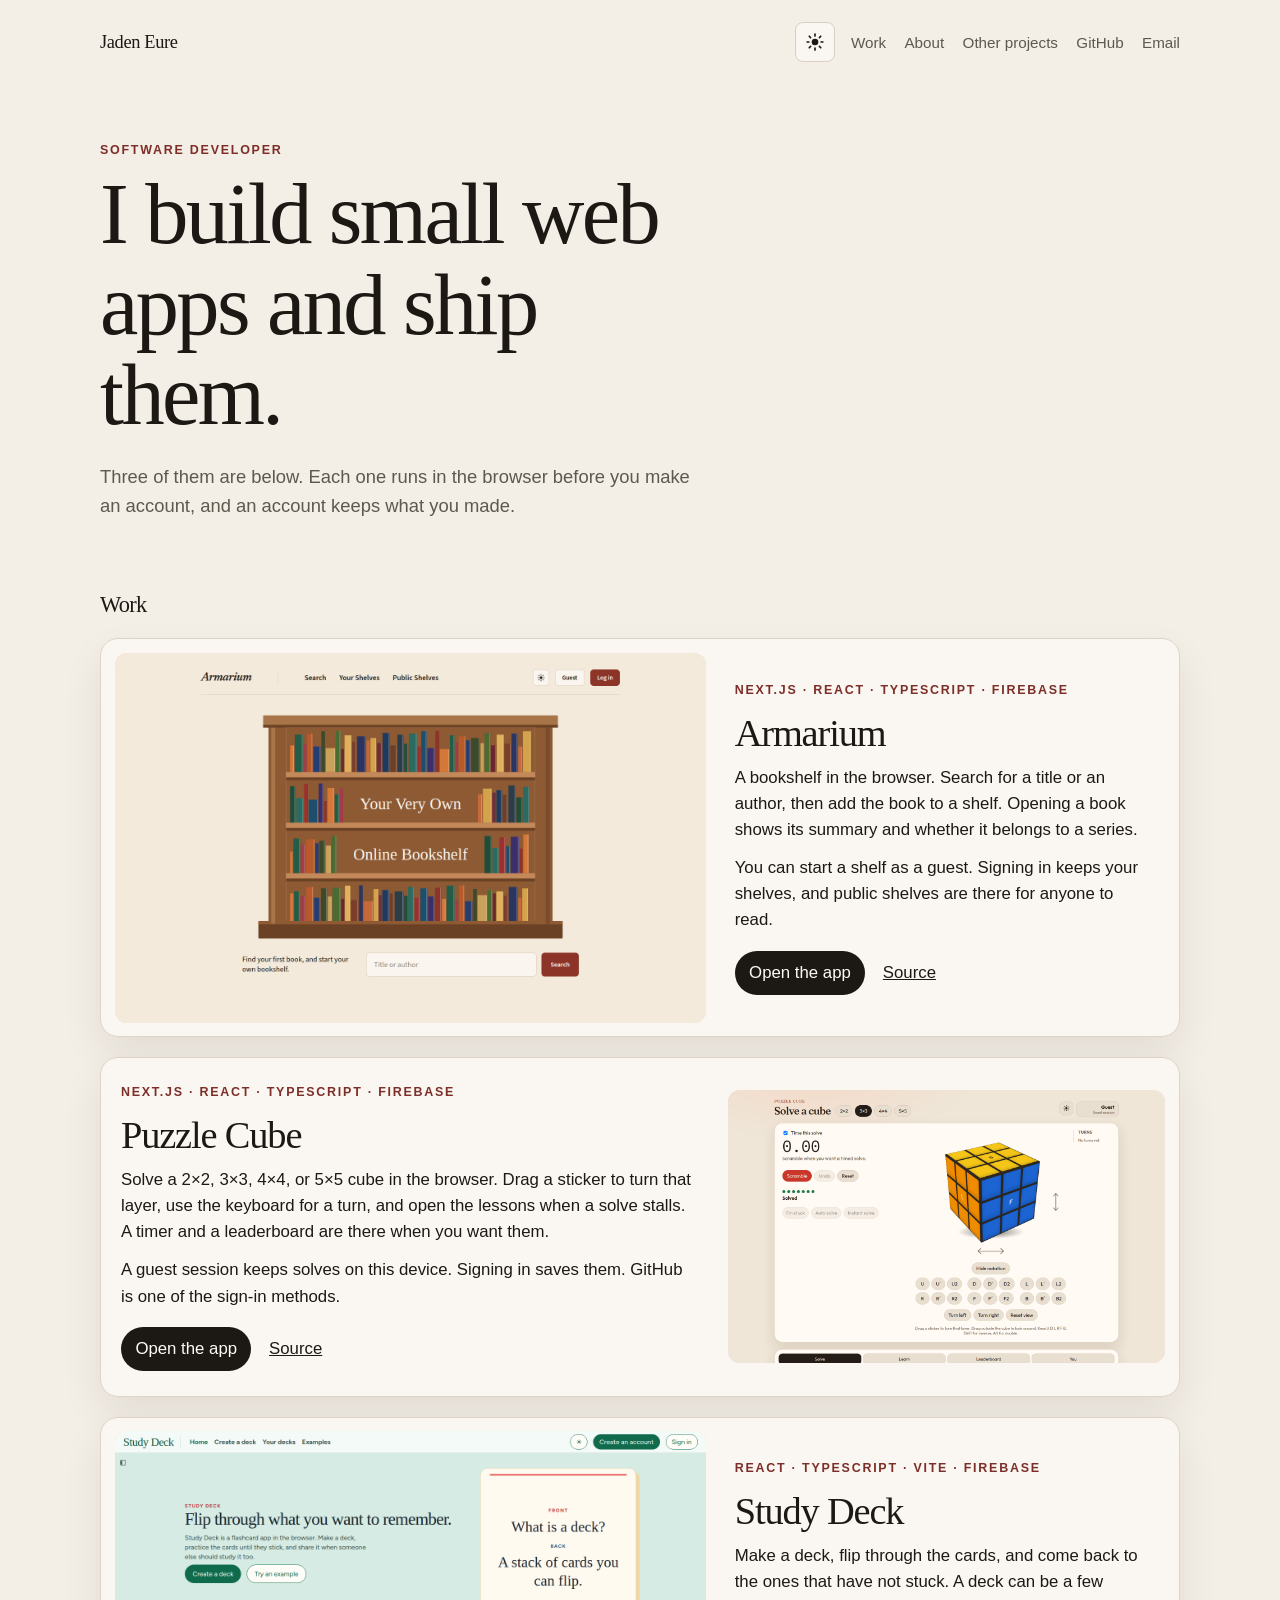
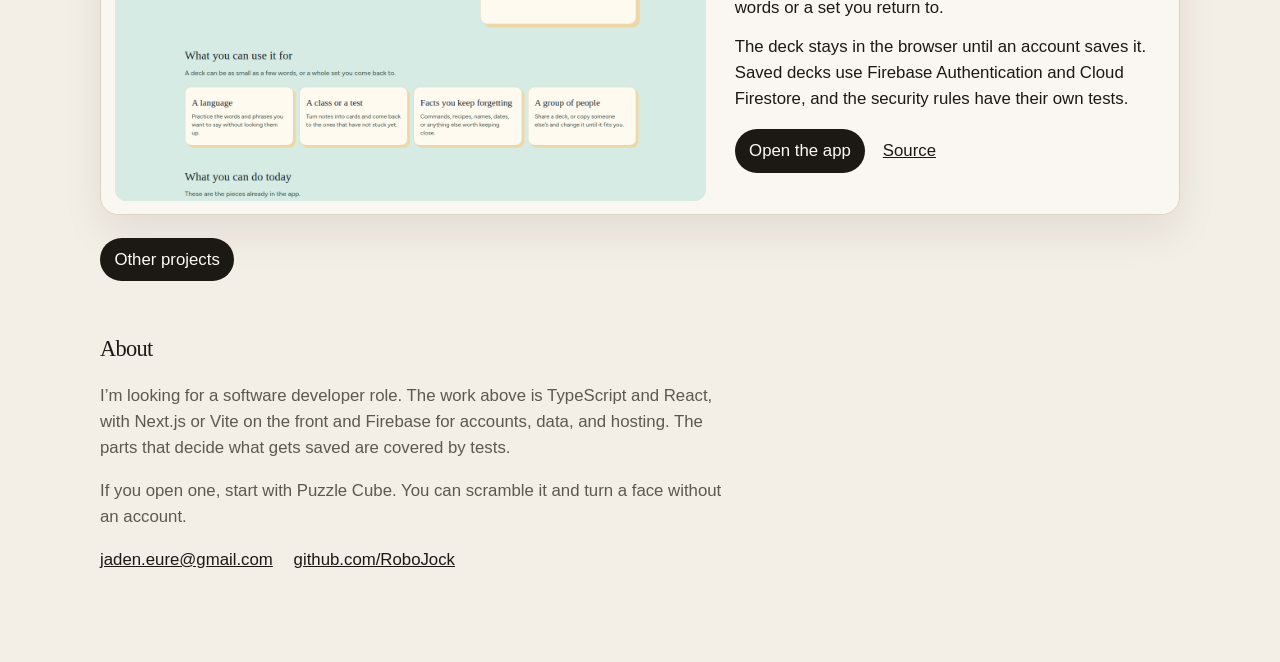
==== commit 64e2921c: "Update the Armarium description and home-page image." ====
--- a/index.html
+++ b/index.html
@@ -4,9 +4,9 @@
   <meta charset="utf-8">
   <meta name="viewport" content="width=device-width, initial-scale=1">
   <title>Jaden Eure — Software developer</title>
-  <meta name="description" content="Jaden Eure builds small web apps and ships them. Shelf, Puzzle Cube, and Study Deck are live.">
+  <meta name="description" content="Jaden Eure builds small web apps and ships them. Armarium, Puzzle Cube, and Study Deck are live.">
   <meta property="og:title" content="Jaden Eure — Software developer">
-  <meta property="og:description" content="Three web apps, each live in the browser. Shelf, Puzzle Cube, and Study Deck.">
+  <meta property="og:description" content="Three web apps, each live in the browser. Armarium, Puzzle Cube, and Study Deck.">
   <meta property="og:type" content="website">
   <meta property="og:image" content="images/shelf.png">
   <link rel="icon" href="favicon.svg" type="image/svg+xml">
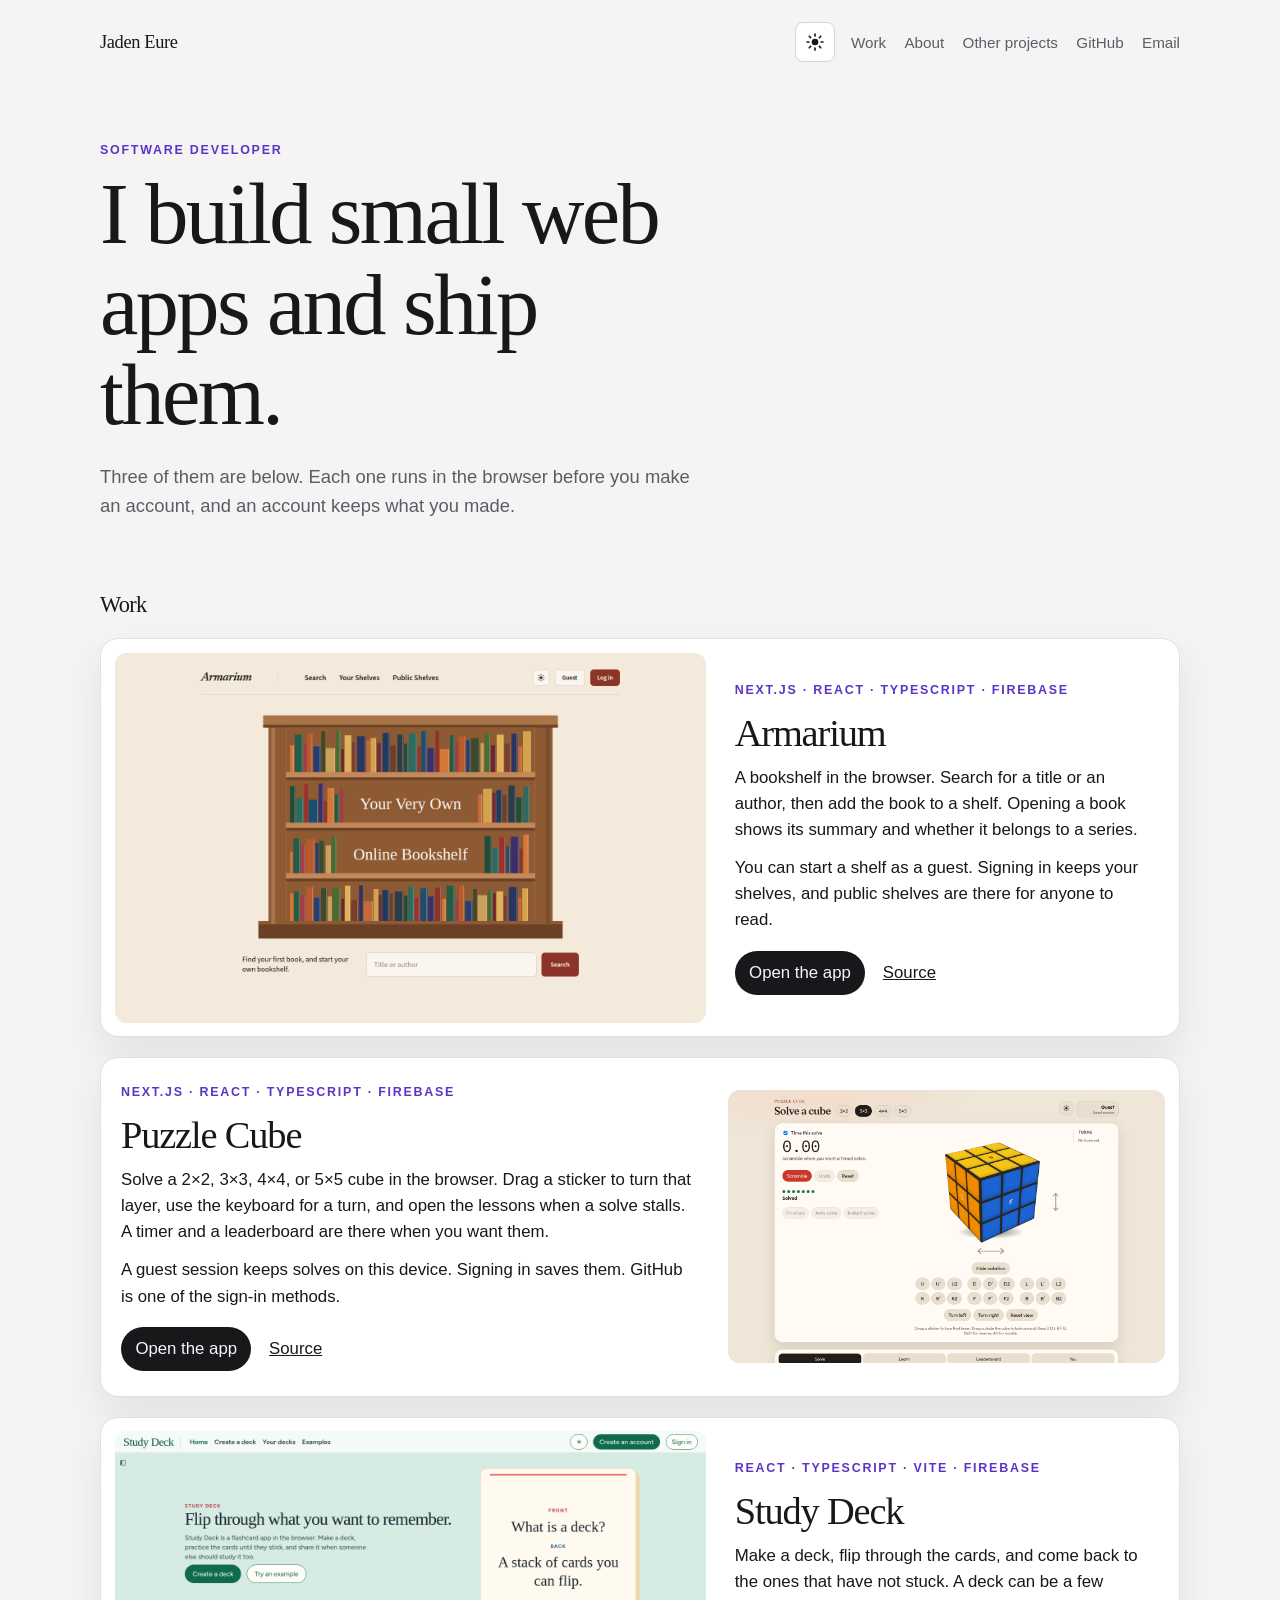
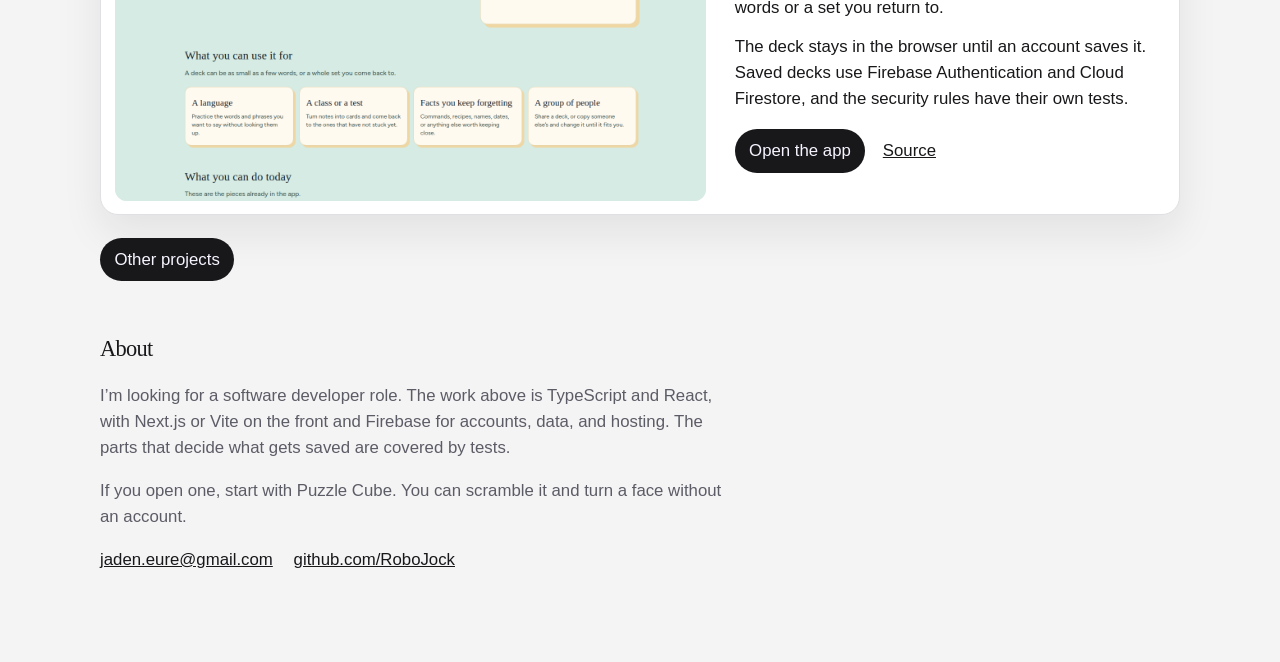
==== commit 3a202465: "Use a zinc page with Iris purple accents." ====
--- a/index.html
+++ b/index.html
@@ -8,9 +8,9 @@
   <meta property="og:title" content="Jaden Eure — Software developer">
   <meta property="og:description" content="Three web apps, each live in the browser. Armarium, Puzzle Cube, and Study Deck.">
   <meta property="og:type" content="website">
-  <meta property="og:image" content="images/shelf.png">
+  <meta property="og:image" content="images/shelf.png?v=2">
   <link rel="icon" href="favicon.svg" type="image/svg+xml">
-  <link rel="stylesheet" href="styles.css">
+  <link rel="stylesheet" href="styles.css?v=3">
   <script>
     try {
       var theme = localStorage.getItem("portfolio-theme");
@@ -71,7 +71,7 @@
       </p>
     </section>
   </main>
-  <script src="projects.js"></script>
-  <script src="site.js"></script>
+  <script src="projects.js?v=2"></script>
+  <script src="site.js?v=2"></script>
 </body>
 </html>
--- a/styles.css
+++ b/styles.css
@@ -1,32 +1,32 @@
 :root,
 [data-theme="light"] {
   color-scheme: light;
-  --paper: #f3eee6;
-  --ink: #1c1915;
-  --muted: #5e584e;
-  --line: #ddd4c6;
-  --card: #faf7f2;
-  --field: #faf7f2;
-  --field-line: #d9d0c3;
-  --accent: #7d2e28;
-  --accent-ink: #fffaf6;
-  --cover: #e7e0d4;
-  --shadow: 0 18px 40px rgba(40, 28, 16, 0.08);
+  --paper: #f4f4f5;
+  --ink: #18181b;
+  --muted: #5c5c66;
+  --line: #e0e0e4;
+  --card: #ffffff;
+  --field: #ffffff;
+  --field-line: #d4d4d8;
+  --accent: #5b35c5;
+  --accent-ink: #f7f4ff;
+  --cover: #ececee;
+  --shadow: 0 18px 40px rgba(24, 24, 27, 0.08);
 }
 
 [data-theme="dark"] {
   color-scheme: dark;
-  --paper: #16130f;
-  --ink: #f4ecdf;
-  --muted: #a89886;
-  --line: #3a322b;
-  --card: #1c1814;
-  --field: #1c1814;
-  --field-line: #3a322b;
-  --accent: #c45a4a;
-  --accent-ink: #1a1210;
-  --cover: #2a241f;
-  --shadow: 0 18px 40px rgba(0, 0, 0, 0.35);
+  --paper: #111113;
+  --ink: #f4f4f5;
+  --muted: #b0b0b8;
+  --line: #2e2e33;
+  --card: #1c1c20;
+  --field: #1c1c20;
+  --field-line: #3a3a40;
+  --accent: #c4b5fd;
+  --accent-ink: #140f22;
+  --cover: #26262b;
+  --shadow: 0 18px 40px rgba(0, 0, 0, 0.4);
 }
 
 * { box-sizing: border-box; }
